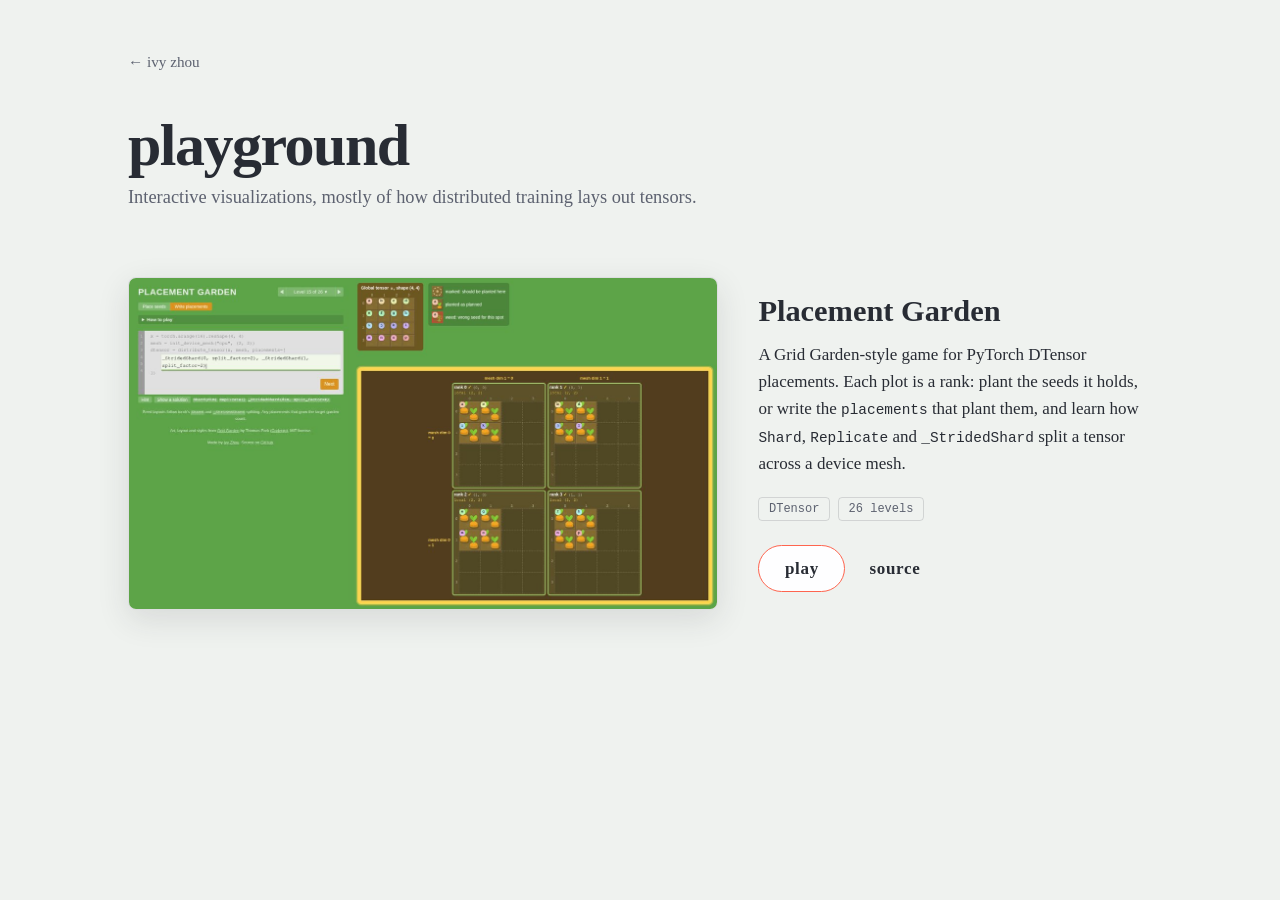
==== playground/index.html @ c8806b27 "Add a playground page with Placement Garden" ====
<!doctype html>
<html lang="en">

<head>
    <meta charset="utf-8">
    <title>Playground - Ivy Zhou</title>
    <meta name="description" content="Interactive visualizations by Ivy Zhou">
    <meta name="author" content="Ivy Zhou" />
    <meta name="viewport" content="width=device-width, initial-scale=1">
    <link rel="shortcut icon" href="/favicon.ico" />
    <link rel="stylesheet" href="/css/playground.css">
</head>

<body>
    <main class="playground">
        <header>
            <a class="home-link" href="/">&larr; ivy zhou</a>
            <h1>playground</h1>
            <p>Interactive visualizations, mostly of how distributed training lays out tensors.</p>
        </header>

        <!-- To add a viz, copy an <article> and point it at a 16:9 screenshot in /img/playground/. -->
        <section class="gallery">
            <article class="viz">
                <a class="viz-shot" href="/placement-garden/">
                    <img src="/img/playground/placement-garden.jpg" width="1200" height="675"
                        alt="Placement Garden: a solved level where four ranks each hold a strided 2 by 2 block of a 4 by 4 tensor">
                </a>
                <div class="viz-text">
                    <h2><a href="/placement-garden/">Placement Garden</a></h2>
                    <p>A Grid Garden-style game for PyTorch DTensor placements. Each plot is a rank: plant the seeds
                        it holds, or write the <code>placements</code> that plant them, and learn how
                        <code>Shard</code>, <code>Replicate</code> and <code>_StridedShard</code> split a tensor
                        across a device mesh.</p>
                    <ul class="tags">
                        <li>DTensor</li>
                        <li>26 levels</li>
                    </ul>
                    <nav class="viz-links">
                        <a class="play" href="/placement-garden/">play</a>
                        <a href="https://github.com/ivy-zhou/placement-garden">source</a>
                    </nav>
                </div>
            </article>
        </section>
    </main>
</body>

</html>
---- css/playground.css ----
:root {
    color-scheme: light;
    --font-serif: Charter, "Bitstream Charter", "Sitka Text", Cambria, Georgia, serif;
    --font-display: "Iowan Old Style", Baskerville, "Times New Roman", serif;
    --font-mono: ui-monospace, "SFMono-Regular", Consolas, "Liberation Mono", monospace;
    --ink: #282c34;
    --ink-soft: #5d6270;
    --paper: #fefeff;
    --ground: #eff2ef;
    --line: rgba(55, 58, 71, 0.16);
    --accent: #fe654f;
}

*,
*::after,
*::before {
    box-sizing: border-box;
}

body {
    margin: 0;
    color: var(--ink);
    background: var(--ground);
    font-family: var(--font-serif);
    font-size: 1.0625rem;
    line-height: 1.6;
}

a {
    color: inherit;
}

a:focus-visible {
    outline: 2px solid var(--accent);
    outline-offset: 3px;
}

.playground {
    max-width: 68rem;
    margin: 0 auto;
    padding: 3rem 2rem 6rem;
}

header {
    margin-bottom: 4rem;
}

.home-link {
    color: var(--ink-soft);
    font-size: .95rem;
    text-decoration: none;
}

.home-link:hover {
    color: var(--accent);
}

header h1 {
    margin: 2.5rem 0 .5rem;
    font-family: var(--font-display);
    font-size: 3.75rem;
    font-weight: 700;
    line-height: 1;
    letter-spacing: -.025em;
}

header p {
    max-width: 36rem;
    margin: 0;
    color: var(--ink-soft);
    font-size: 1.15rem;
}

.gallery {
    display: grid;
    gap: 4rem;
}

.viz {
    display: grid;
    grid-template-columns: minmax(0, 3fr) minmax(0, 2fr);
    gap: 2.5rem;
    align-items: center;
}

.viz-shot {
    display: block;
    overflow: hidden;
    border: 1px solid var(--line);
    border-radius: .5rem;
    background: var(--paper);
    box-shadow: 0 .6rem 2rem rgba(40, 44, 52, .12);
    transition: transform .2s ease, box-shadow .2s ease;
}

.viz-shot:hover {
    box-shadow: 0 .8rem 2.4rem rgba(40, 44, 52, .18);
    transform: translateY(-2px);
}

.viz-shot img {
    display: block;
    width: 100%;
    height: auto;
}

.viz h2 {
    margin: 0 0 .75rem;
    font-family: var(--font-display);
    font-size: 1.9rem;
    line-height: 1.15;
}

.viz h2 a {
    text-decoration: none;
}

.viz h2 a:hover {
    color: var(--accent);
}

.viz p {
    margin: 0 0 1.25rem;
}

.viz code {
    font-family: var(--font-mono);
    font-size: .85em;
}

.tags {
    display: flex;
    flex-wrap: wrap;
    gap: .5rem;
    margin: 0 0 1.5rem;
    padding: 0;
    list-style: none;
}

.tags li {
    padding: .1rem .6rem;
    border: 1px solid var(--line);
    border-radius: .25rem;
    color: var(--ink-soft);
    font-family: var(--font-mono);
    font-size: .75rem;
}

.viz-links {
    display: flex;
    align-items: center;
    gap: 1.5rem;
}

.viz-links a {
    font-family: var(--font-display);
    font-weight: 700;
    letter-spacing: .04em;
    text-decoration: none;
}

.viz-links a:hover {
    color: var(--accent);
}

.viz-links .play {
    padding: .55rem 1.6rem;
    border: 1px solid var(--accent);
    border-radius: 999px;
    background: var(--paper);
    transition: color .18s ease, background-color .18s ease;
}

.viz-links .play:hover,
.viz-links .play:focus-visible {
    color: var(--paper);
    background: var(--accent);
}

@media screen and (max-width: 48em) {
    .playground {
        padding: 2rem 1.25rem 4rem;
    }

    header {
        margin-bottom: 2.5rem;
    }

    header h1 {
        margin-top: 1.75rem;
        font-size: 2.75rem;
    }

    .viz {
        grid-template-columns: 1fr;
        gap: 1.5rem;
    }
}

@media (prefers-reduced-motion: reduce) {
    .viz-shot,
    .viz-links .play {
        transition: none;
    }
}
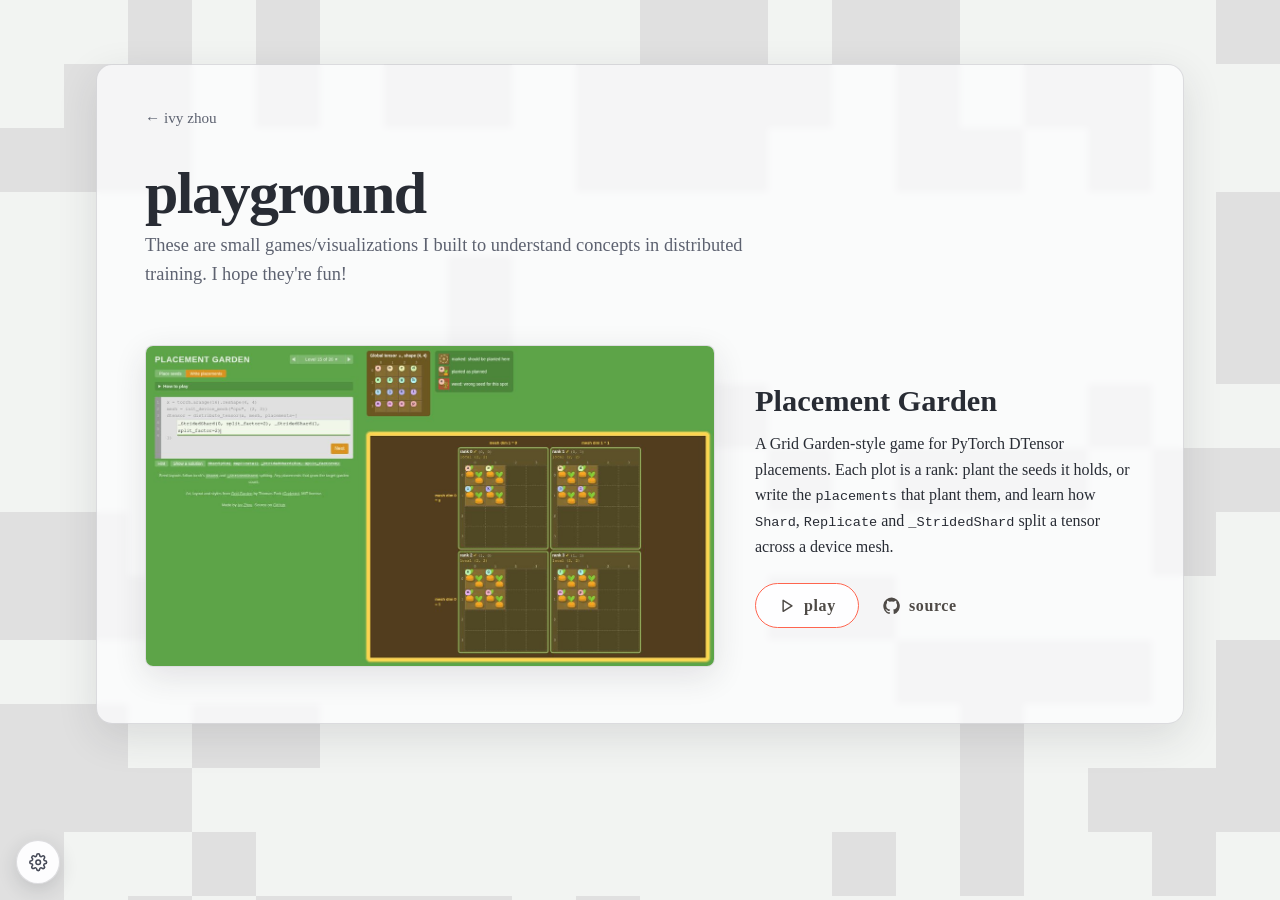
==== commit 4caf8320: "Playground: float the gallery over the Game of Life, reword the intro, add link icons Reuses the hom" ====
--- a/playground/index.html
+++ b/playground/index.html
@@ -8,42 +8,92 @@
     <meta name="author" content="Ivy Zhou" />
     <meta name="viewport" content="width=device-width, initial-scale=1">
     <link rel="shortcut icon" href="/favicon.ico" />
+    <link rel="stylesheet" href="/css/styles.css">
     <link rel="stylesheet" href="/css/playground.css">
 </head>
 
 <body>
-    <main class="playground">
-        <header>
-            <a class="home-link" href="/">&larr; ivy zhou</a>
-            <h1>playground</h1>
-            <p>Interactive visualizations, mostly of how distributed training lays out tensors.</p>
-        </header>
+    <div class="menu-wrap" id="life-settings" aria-hidden="true">
+        <nav class="menu" aria-label="Game of Life settings">
+            <h2 class="profile">Life settings</h2>
+            <div class="link-list">
+                <div class="color-setting">
+                    <label for="alive">Alive colour</label>
+                    <div class="color-control">
+                        <input class="colorinput" id="alive" type="color" value="#d9d9d9"
+                            aria-label="Alive colour picker">
+                        <input class="hexinput" id="alive-hex" type="text" value="#D9D9D9" maxlength="7"
+                            spellcheck="false" aria-label="Alive colour HEX code">
+                    </div>
+                </div>
+                <div class="color-setting">
+                    <label for="dead">Dead colour</label>
+                    <div class="color-control">
+                        <input class="colorinput" id="dead" type="color" value="#eff2ef"
+                            aria-label="Dead colour picker">
+                        <input class="hexinput" id="dead-hex" type="text" value="#EFF2EF" maxlength="7"
+                            spellcheck="false" aria-label="Dead colour HEX code">
+                    </div>
+                </div>
+                <button id="reset-button" type="button">Reset</button>
+            </div>
+            <div class="icon-list">
+                <a href="https://en.wikipedia.org/wiki/Conway%27s_Game_of_Life">About the Game of Life</a>
+            </div>
+        </nav>
+    </div>
+    <button class="menu-button" id="open-button" aria-label="Open Life settings" aria-controls="life-settings"
+        aria-expanded="false">
+        <svg viewBox="0 0 24 24" aria-hidden="true">
+            <circle cx="12" cy="12" r="3"></circle>
+            <path d="M19.4 15a1.7 1.7 0 0 0 .34 1.88l.05.05a2 2 0 1 1-2.83 2.83l-.05-.05A1.7 1.7 0 0 0 15 19.4a1.7 1.7 0 0 0-1 1.55V21a2 2 0 1 1-4 0v-.08a1.7 1.7 0 0 0-1.1-1.54 1.7 1.7 0 0 0-1.88.34l-.05.05a2 2 0 1 1-2.83-2.83l.05-.05A1.7 1.7 0 0 0 4.6 15a1.7 1.7 0 0 0-1.55-1H3a2 2 0 1 1 0-4h.08a1.7 1.7 0 0 0 1.54-1.1 1.7 1.7 0 0 0-.34-1.88l-.05-.05a2 2 0 1 1 2.83-2.83l.05.05A1.7 1.7 0 0 0 9 4.6a1.7 1.7 0 0 0 1-1.55V3a2 2 0 1 1 4 0v.08a1.7 1.7 0 0 0 1.1 1.54 1.7 1.7 0 0 0 1.88-.34l.05-.05a2 2 0 1 1 2.83 2.83l-.05.05A1.7 1.7 0 0 0 19.4 9c.12.6.65 1 1.27 1H21a2 2 0 1 1 0 4h-.08a1.7 1.7 0 0 0-1.52 1Z"></path>
+        </svg>
+    </button>
+    <div class="content-wrap">
+        <canvas id="conway"></canvas>
+        <main class="playground">
+            <div class="intro">
+                <a class="home-link" href="/">&larr; ivy zhou</a>
+                <h1>playground</h1>
+                <p>These are small games/visualizations I built to understand concepts in distributed training. I hope
+                    they're fun!</p>
+            </div>
 
-        <!-- To add a viz, copy an <article> and point it at a 16:9 screenshot in /img/playground/. -->
-        <section class="gallery">
-            <article class="viz">
-                <a class="viz-shot" href="/placement-garden/">
-                    <img src="/img/playground/placement-garden.jpg" width="1200" height="675"
-                        alt="Placement Garden: a solved level where four ranks each hold a strided 2 by 2 block of a 4 by 4 tensor">
-                </a>
-                <div class="viz-text">
-                    <h2><a href="/placement-garden/">Placement Garden</a></h2>
-                    <p>A Grid Garden-style game for PyTorch DTensor placements. Each plot is a rank: plant the seeds
-                        it holds, or write the <code>placements</code> that plant them, and learn how
-                        <code>Shard</code>, <code>Replicate</code> and <code>_StridedShard</code> split a tensor
-                        across a device mesh.</p>
-                    <ul class="tags">
-                        <li>DTensor</li>
-                        <li>26 levels</li>
-                    </ul>
-                    <nav class="viz-links">
-                        <a class="play" href="/placement-garden/">play</a>
-                        <a href="https://github.com/ivy-zhou/placement-garden">source</a>
-                    </nav>
-                </div>
-            </article>
-        </section>
-    </main>
+            <!-- To add a viz, copy an <article> and point it at a 16:9 screenshot in /img/playground/. -->
+            <section class="gallery">
+                <article class="viz">
+                    <a class="viz-shot" href="/placement-garden/">
+                        <img src="/img/playground/placement-garden.jpg" width="1200" height="675"
+                            alt="Placement Garden: a solved level where four ranks each hold a strided 2 by 2 block of a 4 by 4 tensor">
+                    </a>
+                    <div class="viz-text">
+                        <h2><a href="/placement-garden/">Placement Garden</a></h2>
+                        <p>A Grid Garden-style game for PyTorch DTensor placements. Each plot is a rank: plant the seeds
+                            it holds, or write the <code>placements</code> that plant them, and learn how
+                            <code>Shard</code>, <code>Replicate</code> and <code>_StridedShard</code> split a tensor
+                            across a device mesh.</p>
+                        <nav class="viz-links">
+                            <a class="play" href="/placement-garden/">
+                                <svg class="icon-stroke" viewBox="0 0 24 24" aria-hidden="true">
+                                    <path d="M7 4.5v15l12-7.5Z"></path>
+                                </svg>
+                                play
+                            </a>
+                            <a href="https://github.com/ivy-zhou/placement-garden">
+                                <svg class="icon-fill" viewBox="0 0 24 24" aria-hidden="true">
+                                    <path d="M12 .7a11.6 11.6 0 0 0-3.7 22.6c.6.1.8-.3.8-.6v-2.2c-3.4.7-4.1-1.4-4.1-1.4-.5-1.4-1.3-1.8-1.3-1.8-1.1-.7.1-.7.1-.7 1.2.1 1.8 1.2 1.8 1.2 1.1 1.8 2.8 1.3 3.5 1 .1-.8.4-1.3.8-1.6-2.7-.3-5.5-1.3-5.5-5.8 0-1.3.5-2.3 1.2-3.1-.1-.3-.5-1.5.1-3.1 0 0 1-.3 3.2 1.2a11 11 0 0 1 5.8 0c2.2-1.5 3.2-1.2 3.2-1.2.6 1.6.2 2.8.1 3.1.8.8 1.2 1.8 1.2 3.1 0 4.5-2.8 5.5-5.5 5.8.4.4.8 1.1.8 2.2v3.2c0 .3.2.7.8.6A11.6 11.6 0 0 0 12 .7Z"></path>
+                                </svg>
+                                source
+                            </a>
+                        </nav>
+                    </div>
+                </article>
+            </section>
+        </main>
+    </div>
+
+    <script src="/js/animateBG.js"></script>
+    <script src="/js/main.js"></script>
 </body>
 
 </html>
--- a/css/styles.css
+++ b/css/styles.css
@@ -0,0 +1,383 @@
+:root {
+    color-scheme: light;
+    --font-serif: Charter, "Bitstream Charter", "Sitka Text", Cambria, Georgia, serif;
+    --font-display: "Iowan Old Style", Baskerville, "Times New Roman", serif;
+    --ink: #282c34;
+    --ink-soft: #5d6270;
+    --paper: #fefeff;
+    --panel: rgba(248, 249, 252, 0.96);
+    --line: rgba(55, 58, 71, 0.16);
+    --accent: #fe654f;
+}
+
+*,
+*::after,
+*::before {
+    box-sizing: border-box;
+}
+
+html,
+body,
+.content-wrap {
+    width: 100%;
+    height: 100%;
+    padding: 0;
+}
+
+body,
+button,
+input {
+    font-family: var(--font-serif);
+}
+
+body {
+    margin: 0;
+    color: var(--ink);
+    font-size: 1rem;
+    font-weight: 400;
+}
+
+a {
+    color: #4e4a46;
+    text-decoration: none;
+}
+
+a:hover,
+a:focus-visible {
+    color: var(--accent);
+}
+
+button:focus-visible,
+input:focus-visible,
+a:focus-visible {
+    outline: 2px solid var(--accent);
+    outline-offset: 3px;
+}
+
+header {
+    margin: 0 auto;
+    padding: 8rem 2rem 0;
+    text-align: center;
+}
+
+header h1 {
+    margin: 0 auto;
+    padding-top: .4em;
+    font-family: var(--font-display);
+    font-size: 3.75em;
+    font-weight: 700;
+    line-height: 1;
+    letter-spacing: -.025em;
+}
+
+header h1 span {
+    display: block;
+    padding-top: .8em;
+    font-family: var(--font-serif);
+    font-size: 40%;
+    font-weight: 400;
+    letter-spacing: .01em;
+}
+
+#profile-image {
+    width: 20em;
+    height: 20em;
+    margin: 0 auto 2em;
+    border-radius: 50%;
+    background-image: url("../img/ivyzhou_banner1.png");
+    background-position: left center;
+    background-size: cover;
+}
+
+.branding {
+    padding: 1.6em 5em;
+    font-size: .74em;
+    font-weight: 700;
+    line-height: 2.2;
+    letter-spacing: .08em;
+    text-transform: uppercase;
+}
+
+.branding a {
+    display: inline-grid;
+    width: 2rem;
+    height: 2rem;
+    margin: 0 .12rem;
+    padding: .2rem;
+    vertical-align: middle;
+    place-items: center;
+}
+
+.brand-icons svg {
+    width: 100%;
+    height: 100%;
+    fill: currentColor;
+}
+
+.pill-links {
+    max-width: 1200px;
+    margin: 3em auto 5em;
+    padding: 2em 10em 0;
+    font-size: 1em;
+}
+
+.pill-links > a {
+    display: inline-flex;
+    width: 10em;
+    margin: .75em;
+    padding: 1em;
+    align-items: center;
+    justify-content: center;
+    gap: .55em;
+    border: 1px solid var(--accent);
+    border-radius: 999px;
+    background: var(--paper);
+    font-family: var(--font-display);
+    font-weight: 700;
+    letter-spacing: .04em;
+    text-transform: lowercase;
+    transition: color .18s ease, background-color .18s ease, transform .18s ease;
+}
+
+.pill-links svg {
+    width: 1.3em;
+    height: 1.3em;
+    flex: none;
+    fill: none;
+    stroke: currentColor;
+    stroke-width: 2;
+    stroke-linecap: round;
+    stroke-linejoin: round;
+}
+
+.pill-links > a:hover,
+.pill-links > a:focus-visible {
+    color: var(--paper);
+    background: var(--accent);
+    transform: translateY(-1px);
+}
+
+.content-wrap {
+    overflow-y: auto;
+    -webkit-overflow-scrolling: touch;
+}
+
+.content-wrap canvas {
+    position: absolute;
+    z-index: 0;
+    width: 100%;
+    height: 100%;
+    opacity: .8;
+}
+
+.content {
+    position: relative;
+}
+
+.menu-button {
+    position: fixed;
+    bottom: 1rem;
+    left: 1rem;
+    z-index: 1000;
+    display: grid;
+    width: 2.75rem;
+    height: 2.75rem;
+    padding: 0;
+    border: 1px solid var(--line);
+    border-radius: 50%;
+    color: #454957;
+    background: rgba(254, 254, 255, .94);
+    box-shadow: 0 .35rem 1.2rem rgba(40, 44, 52, .16);
+    cursor: pointer;
+    font-size: 1.1rem;
+    line-height: 1;
+    place-items: center;
+    transition: color .18s ease, transform .18s ease, box-shadow .18s ease;
+}
+
+.menu-button:hover {
+    color: var(--accent);
+    box-shadow: 0 .45rem 1.4rem rgba(40, 44, 52, .22);
+    transform: translateY(-1px);
+}
+
+.menu-button svg {
+    display: block;
+    width: 1.15rem;
+    height: 1.15rem;
+    overflow: visible;
+    fill: none;
+    stroke: currentColor;
+    stroke-width: 2;
+    stroke-linecap: round;
+    stroke-linejoin: round;
+}
+
+.menu-wrap {
+    position: fixed;
+    bottom: 4.5rem;
+    left: 1rem;
+    z-index: 999;
+    width: min(18rem, calc(100vw - 2rem));
+    padding: 1.25rem;
+    border: 1px solid var(--line);
+    border-radius: .9rem;
+    visibility: hidden;
+    opacity: 0;
+    background: var(--panel);
+    box-shadow: 0 .8rem 2.5rem rgba(40, 44, 52, .2);
+    pointer-events: none;
+    transform: translateY(.65rem) scale(.98);
+    transform-origin: left bottom;
+    transition: opacity .2s ease, transform .2s ease, visibility .2s;
+    backdrop-filter: blur(12px);
+}
+
+.show-menu .menu-wrap {
+    visibility: visible;
+    opacity: 1;
+    pointer-events: auto;
+    transform: none;
+}
+
+.menu {
+    color: var(--ink-soft);
+    font-size: 1rem;
+}
+
+.profile {
+    margin: 0 0 1rem;
+    color: var(--ink);
+    font-family: var(--font-display);
+    font-size: 1.25rem;
+    line-height: 1.2;
+}
+
+.link-list {
+    display: grid;
+    gap: .75rem;
+}
+
+.color-setting {
+    display: flex;
+    min-height: 2.5rem;
+    align-items: center;
+    justify-content: space-between;
+    gap: 1rem;
+}
+
+.color-setting > label {
+    font-weight: 600;
+}
+
+.color-control {
+    display: flex;
+    align-items: center;
+    gap: .4rem;
+}
+
+.colorinput {
+    width: 2.5rem;
+    height: 2rem;
+    padding: .15rem;
+    border: 1px solid var(--line);
+    border-radius: .35rem;
+    background: var(--paper);
+    box-shadow: none;
+    cursor: pointer;
+}
+
+.hexinput {
+    width: 5.4rem;
+    height: 2rem;
+    padding: .35rem .45rem;
+    border: 1px solid var(--line);
+    border-radius: .35rem;
+    color: var(--ink);
+    background: var(--paper);
+    font-family: ui-monospace, "SFMono-Regular", Consolas, "Liberation Mono", monospace;
+    font-size: .82rem;
+    letter-spacing: .02em;
+    text-transform: uppercase;
+}
+
+.link-list button {
+    justify-self: start;
+    padding: .55rem .85rem;
+    border: 1px solid var(--line);
+    border-radius: .45rem;
+    color: var(--ink);
+    background: var(--paper);
+    cursor: pointer;
+    font-size: .95rem;
+    font-weight: 700;
+    transition: border-color .18s ease, color .18s ease, background-color .18s ease;
+}
+
+.link-list button:hover,
+.link-list button:focus-visible {
+    border-color: var(--accent);
+    color: var(--accent);
+    background: #fff9f7;
+}
+
+.icon-list {
+    padding-top: 1rem;
+    margin-top: 1rem;
+    border-top: 1px solid var(--line);
+}
+
+.icon-list a {
+    font-size: .9rem;
+    text-decoration: underline;
+    text-decoration-color: rgba(254, 101, 79, .4);
+    text-underline-offset: .18em;
+}
+
+@media screen and (max-width: 40em) {
+    body {
+        font-size: 80%;
+    }
+
+    header {
+        padding-top: 6rem;
+    }
+
+    header h1 {
+        font-size: 2.75em;
+    }
+
+    #profile-image {
+        width: min(20em, 76vw);
+        height: min(20em, 76vw);
+    }
+
+    .branding {
+        padding-right: 2em;
+        padding-left: 2em;
+    }
+
+    .pill-links {
+        max-width: 900px;
+        padding: 2em 2em 0;
+    }
+
+    .menu-button {
+        bottom: .75rem;
+        left: .75rem;
+    }
+
+    .menu-wrap {
+        bottom: 4rem;
+        left: .75rem;
+        width: min(18rem, calc(100vw - 1.5rem));
+    }
+}
+
+@media (prefers-reduced-motion: reduce) {
+    .menu-button,
+    .menu-wrap,
+    .pill-links > a {
+        transition: none;
+    }
+}
--- a/css/playground.css
+++ b/css/playground.css
@@ -1,62 +1,42 @@
+/* Playground page, layered on styles.css (fonts, colours, Game of Life canvas and settings menu). */
+
 :root {
-    color-scheme: light;
-    --font-serif: Charter, "Bitstream Charter", "Sitka Text", Cambria, Georgia, serif;
-    --font-display: "Iowan Old Style", Baskerville, "Times New Roman", serif;
     --font-mono: ui-monospace, "SFMono-Regular", Consolas, "Liberation Mono", monospace;
-    --ink: #282c34;
-    --ink-soft: #5d6270;
-    --paper: #fefeff;
-    --ground: #eff2ef;
-    --line: rgba(55, 58, 71, 0.16);
-    --accent: #fe654f;
-}
-
-*,
-*::after,
-*::before {
-    box-sizing: border-box;
 }
 
 body {
-    margin: 0;
-    color: var(--ink);
-    background: var(--ground);
-    font-family: var(--font-serif);
-    font-size: 1.0625rem;
     line-height: 1.6;
 }
 
-a {
-    color: inherit;
-}
-
-a:focus-visible {
-    outline: 2px solid var(--accent);
-    outline-offset: 3px;
+/* The page scrolls inside .content-wrap; keep the Life grid fixed behind it. */
+.content-wrap canvas {
+    position: fixed;
+    inset: 0;
 }
 
 .playground {
+    position: relative;
     max-width: 68rem;
-    margin: 0 auto;
-    padding: 3rem 2rem 6rem;
+    margin: 4rem auto 6rem;
+    padding: 2.5rem 3rem 3.5rem;
+    border: 1px solid var(--line);
+    border-radius: 1rem;
+    background: rgba(254, 254, 255, .7);
+    box-shadow: 0 .8rem 2.5rem rgba(40, 44, 52, .12);
+    backdrop-filter: blur(3px);
 }
 
-header {
-    margin-bottom: 4rem;
+.intro {
+    margin-bottom: 3.5rem;
 }
 
 .home-link {
     color: var(--ink-soft);
     font-size: .95rem;
-    text-decoration: none;
 }
 
-.home-link:hover {
-    color: var(--accent);
-}
-
-header h1 {
-    margin: 2.5rem 0 .5rem;
+.intro h1 {
+    margin: 2rem 0 .5rem;
     font-family: var(--font-display);
     font-size: 3.75rem;
     font-weight: 700;
@@ -64,8 +44,8 @@
     letter-spacing: -.025em;
 }
 
-header p {
-    max-width: 36rem;
+.intro p {
+    max-width: 38rem;
     margin: 0;
     color: var(--ink-soft);
     font-size: 1.15rem;
@@ -112,7 +92,7 @@
 }
 
 .viz h2 a {
-    text-decoration: none;
+    color: var(--ink);
 }
 
 .viz h2 a:hover {
@@ -120,30 +100,12 @@
 }
 
 .viz p {
-    margin: 0 0 1.25rem;
+    margin: 0 0 1.5rem;
 }
 
 .viz code {
     font-family: var(--font-mono);
     font-size: .85em;
-}
-
-.tags {
-    display: flex;
-    flex-wrap: wrap;
-    gap: .5rem;
-    margin: 0 0 1.5rem;
-    padding: 0;
-    list-style: none;
-}
-
-.tags li {
-    padding: .1rem .6rem;
-    border: 1px solid var(--line);
-    border-radius: .25rem;
-    color: var(--ink-soft);
-    font-family: var(--font-mono);
-    font-size: .75rem;
 }
 
 .viz-links {
@@ -153,18 +115,33 @@
 }
 
 .viz-links a {
+    display: inline-flex;
+    align-items: center;
+    gap: .5em;
     font-family: var(--font-display);
     font-weight: 700;
     letter-spacing: .04em;
-    text-decoration: none;
 }
 
-.viz-links a:hover {
-    color: var(--accent);
+.viz-links svg {
+    width: 1.1em;
+    height: 1.1em;
+    flex: none;
+}
+
+.icon-stroke {
+    fill: none;
+    stroke: currentColor;
+    stroke-width: 2;
+    stroke-linejoin: round;
+}
+
+.icon-fill {
+    fill: currentColor;
 }
 
 .viz-links .play {
-    padding: .55rem 1.6rem;
+    padding: .55rem 1.4rem;
     border: 1px solid var(--accent);
     border-radius: 999px;
     background: var(--paper);
@@ -179,15 +156,16 @@
 
 @media screen and (max-width: 48em) {
     .playground {
-        padding: 2rem 1.25rem 4rem;
+        margin: 1rem .75rem 5rem;
+        padding: 1.5rem 1.25rem 2.5rem;
     }
 
-    header {
+    .intro {
         margin-bottom: 2.5rem;
     }
 
-    header h1 {
-        margin-top: 1.75rem;
+    .intro h1 {
+        margin-top: 1.5rem;
         font-size: 2.75rem;
     }
 
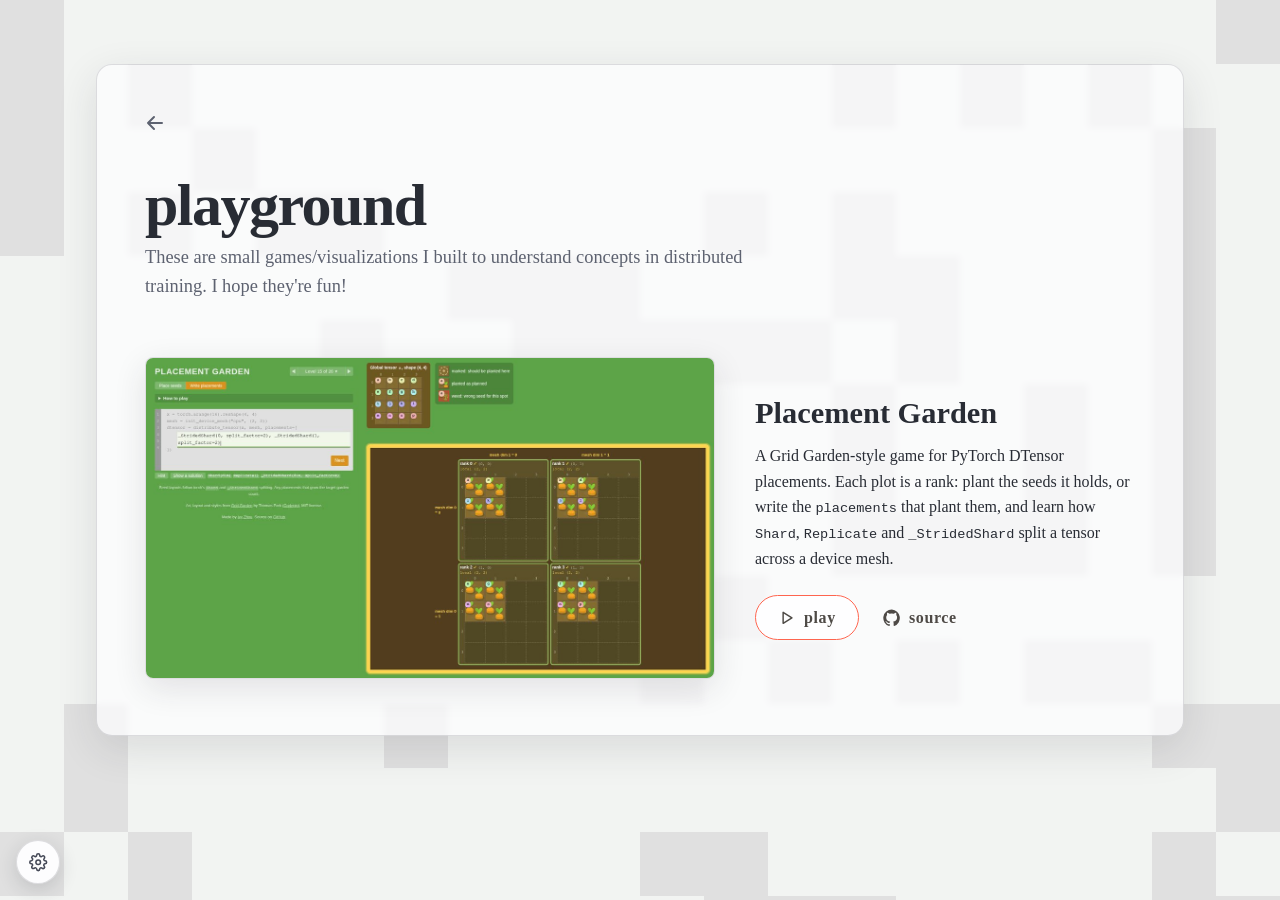
==== commit cce87c2e: "Playground: replace the home link text with a back arrow" ====
--- a/playground/index.html
+++ b/playground/index.html
@@ -53,7 +53,11 @@
         <canvas id="conway"></canvas>
         <main class="playground">
             <div class="intro">
-                <a class="home-link" href="/">&larr; ivy zhou</a>
+                <a class="home-link" href="/" aria-label="Back to home">
+                    <svg viewBox="0 0 24 24" aria-hidden="true">
+                        <path d="M19 12H5M11 6l-6 6 6 6"></path>
+                    </svg>
+                </a>
                 <h1>playground</h1>
                 <p>These are small games/visualizations I built to understand concepts in distributed training. I hope
                     they're fun!</p>
--- a/css/playground.css
+++ b/css/playground.css
@@ -31,8 +31,22 @@
 }
 
 .home-link {
+    display: inline-grid;
+    width: 2.25rem;
+    height: 2.25rem;
+    margin-left: -.5rem;
     color: var(--ink-soft);
-    font-size: .95rem;
+    place-items: center;
+}
+
+.home-link svg {
+    width: 1.5rem;
+    height: 1.5rem;
+    fill: none;
+    stroke: currentColor;
+    stroke-width: 2;
+    stroke-linecap: round;
+    stroke-linejoin: round;
 }
 
 .intro h1 {
